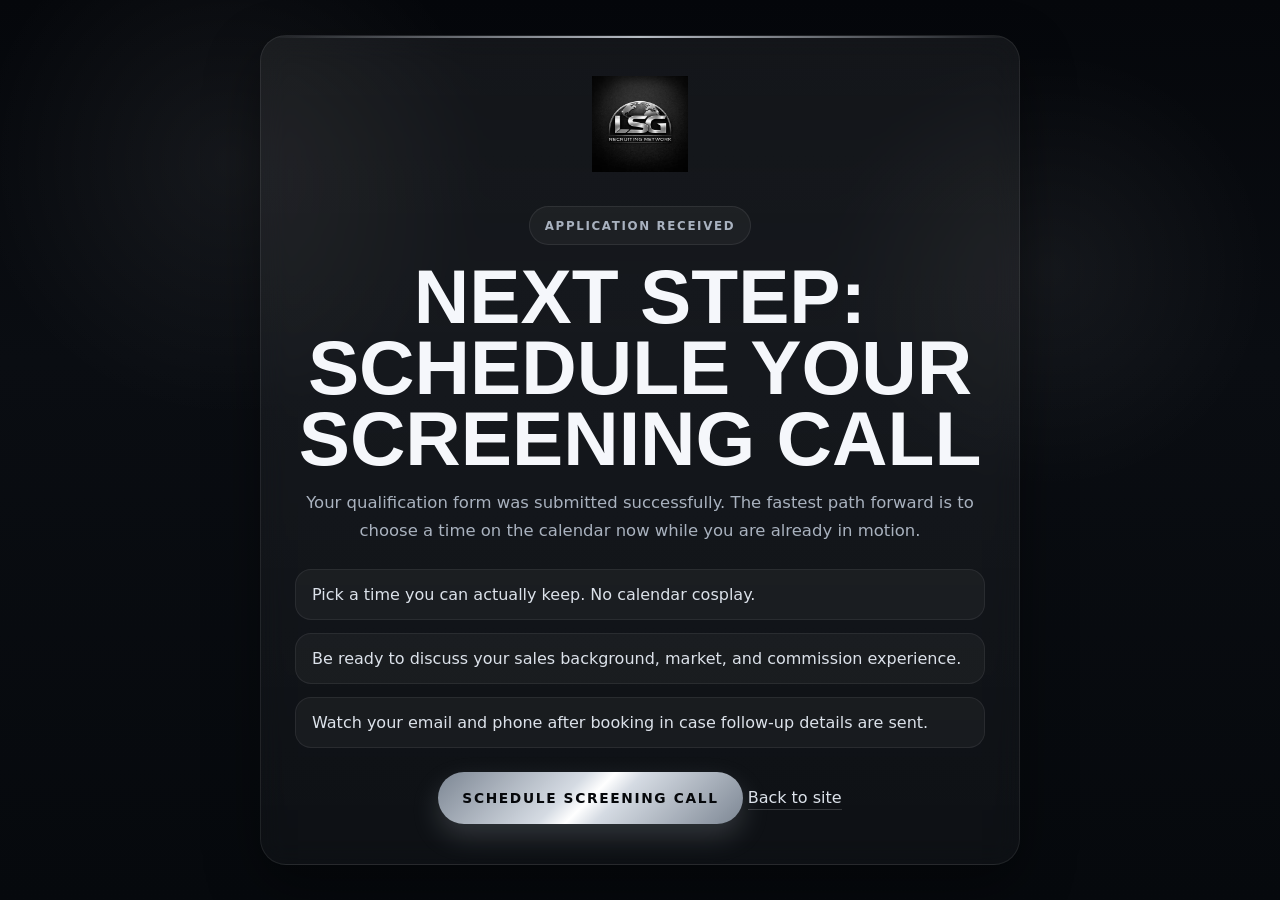
==== thank-you.html @ 8204e30e "Add files via upload" ====
<!DOCTYPE html>
<html lang="en">
<head>
  <meta charset="UTF-8" />
  <meta name="viewport" content="width=device-width, initial-scale=1" />
  <title>Application Received | LSG Sales Jobs</title>
  <meta name="robots" content="noindex,nofollow" />
  <meta name="theme-color" content="#0a0d12" />
  <link rel="canonical" href="https://lsgsalesjobs.com/thank-you.html" />
  <style>
    :root {
      --bg: #0a0d12;
      --panel: rgba(19, 24, 33, 0.82);
      --line: rgba(255,255,255,0.08);
      --text: #f5f7fb;
      --muted: #a9b2bf;
      --soft: #dce2ea;
      --metal-1: #7d8794;
      --metal-2: #d5dbe3;
      --metal-3: #ffffff;
      --shadow: 0 20px 54px rgba(0,0,0,.4);
    }
    * { box-sizing: border-box; }
    body {
      margin: 0;
      min-height: 100vh;
      display: grid;
      place-items: center;
      padding: 24px;
      background:
        radial-gradient(circle at 18% 18%, rgba(255,255,255,.06), transparent 20%),
        radial-gradient(circle at 82% 30%, rgba(255,255,255,.05), transparent 18%),
        linear-gradient(180deg, #05070b 0%, #0a0d12 40%, #06090d 100%);
      color: var(--text);
      font-family: Inter, ui-sans-serif, system-ui, -apple-system, BlinkMacSystemFont, "Segoe UI", sans-serif;
    }
    .card {
      width: min(760px, 100%);
      position: relative;
      overflow: hidden;
      border-radius: 26px;
      padding: 40px 34px;
      background: linear-gradient(180deg, rgba(255,255,255,.06), rgba(255,255,255,.03));
      border: 1px solid var(--line);
      box-shadow: var(--shadow);
      text-align: center;
      backdrop-filter: blur(14px);
    }
    .card::before {
      content: "";
      position: absolute;
      inset: 0 auto auto 0;
      width: 100%;
      height: 2px;
      background: linear-gradient(90deg, transparent, var(--metal-2), transparent);
      opacity: .85;
    }
    img {
      width: 96px;
      height: 96px;
      object-fit: contain;
      display: block;
      margin: 0 auto 18px;
    }
    .eyebrow {
      display: inline-block;
      padding: .55rem .9rem;
      border-radius: 999px;
      background: rgba(255,255,255,.04);
      border: 1px solid rgba(255,255,255,.08);
      color: var(--muted);
      font-size: .74rem;
      font-weight: 800;
      text-transform: uppercase;
      letter-spacing: .14em;
    }
    h1 {
      margin: 1rem 0 0;
      font-family: Impact, Haettenschweiler, "Arial Narrow Bold", sans-serif;
      font-size: clamp(2.6rem, 7vw, 4.8rem);
      line-height: .92;
      text-transform: uppercase;
    }
    p {
      margin: 1rem auto 0;
      max-width: 42rem;
      color: var(--muted);
      font-size: 1.03rem;
      line-height: 1.7;
    }
    .instruction-list {
      margin: 1.45rem 0 0;
      padding: 0;
      list-style: none;
      display: grid;
      gap: .8rem;
      text-align: left;
    }
    .instruction-list li {
      padding: .95rem 1rem;
      border-radius: 16px;
      background: rgba(255,255,255,.04);
      border: 1px solid rgba(255,255,255,.07);
      color: var(--soft);
    }
    .btn {
      display: inline-flex;
      align-items: center;
      justify-content: center;
      min-height: 52px;
      margin-top: 1.5rem;
      padding: .95rem 1.5rem;
      border-radius: 999px;
      text-decoration: none;
      text-transform: uppercase;
      letter-spacing: .12em;
      font-size: .86rem;
      font-weight: 800;
      color: #06080b;
      background: linear-gradient(135deg, var(--metal-1) 0%, var(--metal-2) 42%, var(--metal-3) 50%, var(--metal-2) 58%, var(--metal-1) 100%);
      box-shadow: 0 12px 28px rgba(212, 221, 231, .18);
    }
    .sub-link {
      display: inline-block;
      margin-top: 1rem;
      color: var(--soft);
      text-decoration: none;
      border-bottom: 1px solid rgba(255,255,255,.16);
      padding-bottom: 2px;
    }
  </style>
</head>
<body>
  <main class="card">
    <img src="/logo.webp" alt="LSG Sales Jobs logo" width="96" height="96" />
    <p class="eyebrow">Application received</p>
    <h1>Next step: schedule your screening call</h1>
    <p>Your qualification form was submitted successfully. The fastest path forward is to choose a time on the calendar now while you are already in motion.</p>

    <ul class="instruction-list">
      <li>Pick a time you can actually keep. No calendar cosplay.</li>
      <li>Be ready to discuss your sales background, market, and commission experience.</li>
      <li>Watch your email and phone after booking in case follow-up details are sent.</li>
    </ul>

    <a class="btn" href="https://calendly.com/aslockhart10/sales-screening-call" target="_blank" rel="noopener noreferrer">Schedule Screening Call</a>
    <a class="sub-link" href="/">Back to site</a>
  </main>
</body>
</html>
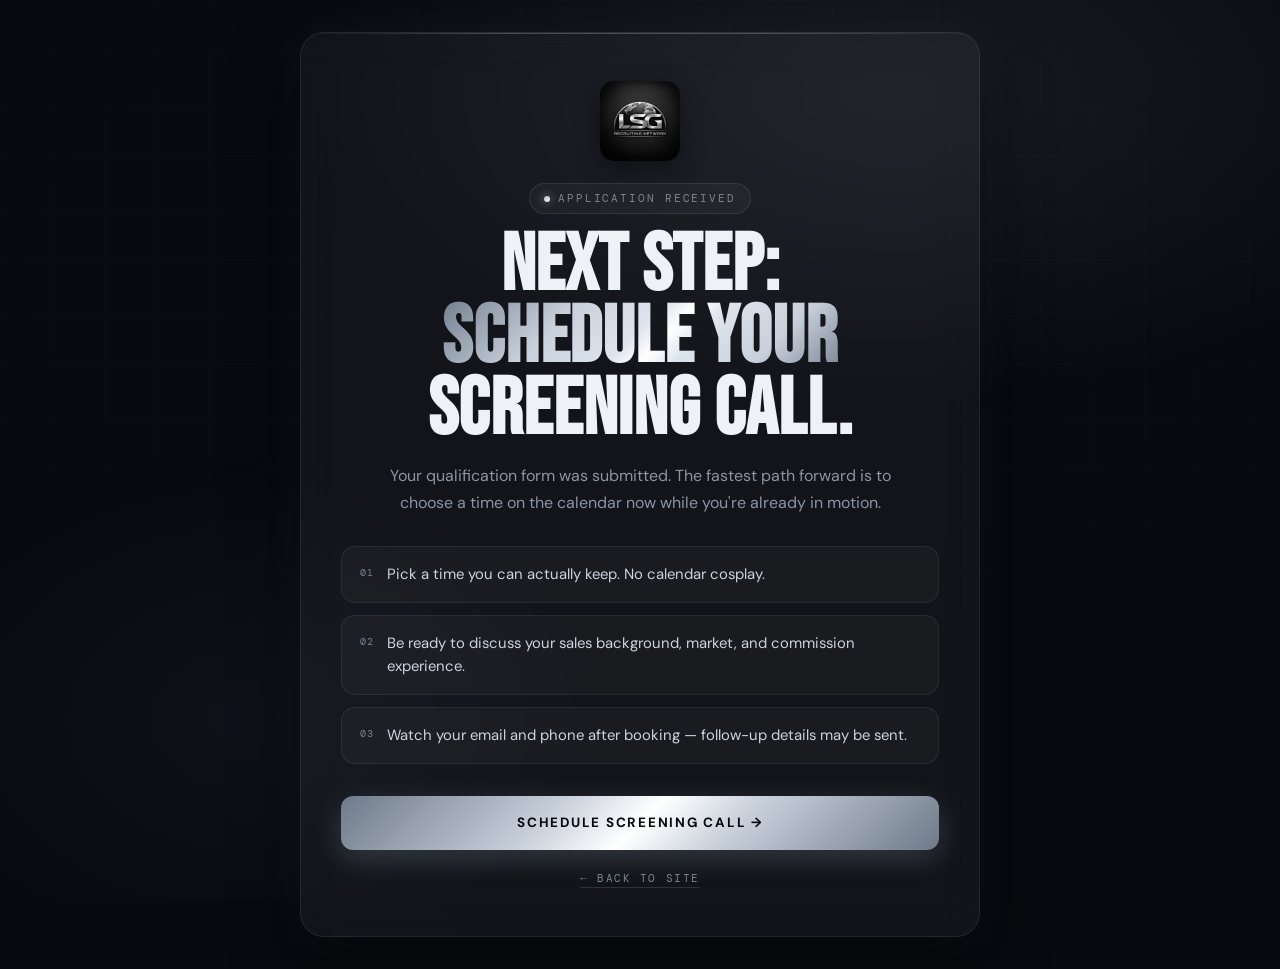
==== commit 5653f48b: "Create thank-you.html" ====
--- a/thank-you.html
+++ b/thank-you.html
@@ -5,146 +5,267 @@
   <meta name="viewport" content="width=device-width, initial-scale=1" />
   <title>Application Received | LSG Sales Jobs</title>
   <meta name="robots" content="noindex,nofollow" />
-  <meta name="theme-color" content="#0a0d12" />
+  <meta name="theme-color" content="#080a0f" />
   <link rel="canonical" href="https://lsgsalesjobs.com/thank-you.html" />
+  <link rel="preconnect" href="https://fonts.googleapis.com" />
+  <link rel="preconnect" href="https://fonts.gstatic.com" crossorigin />
+  <link href="https://fonts.googleapis.com/css2?family=Bebas+Neue&family=DM+Sans:wght@400;500;600;700&family=DM+Mono:wght@400;500&display=swap" rel="stylesheet" />
   <style>
-    :root {
-      --bg: #0a0d12;
-      --panel: rgba(19, 24, 33, 0.82);
-      --line: rgba(255,255,255,0.08);
-      --text: #f5f7fb;
-      --muted: #a9b2bf;
-      --soft: #dce2ea;
-      --metal-1: #7d8794;
-      --metal-2: #d5dbe3;
-      --metal-3: #ffffff;
-      --shadow: 0 20px 54px rgba(0,0,0,.4);
-    }
-    * { box-sizing: border-box; }
+    *, *::before, *::after { box-sizing: border-box; }
+
     body {
       margin: 0;
       min-height: 100vh;
       display: grid;
       place-items: center;
-      padding: 24px;
+      padding: 2rem 1.25rem;
+      background: #080a0f;
+      color: #eef1f6;
+      font-family: 'DM Sans', ui-sans-serif, system-ui, -apple-system, sans-serif;
+      -webkit-font-smoothing: antialiased;
+      overflow-x: hidden;
+    }
+
+    /* Background */
+    body::before {
+      content: '';
+      position: fixed;
+      inset: 0;
       background:
-        radial-gradient(circle at 18% 18%, rgba(255,255,255,.06), transparent 20%),
-        radial-gradient(circle at 82% 30%, rgba(255,255,255,.05), transparent 18%),
-        linear-gradient(180deg, #05070b 0%, #0a0d12 40%, #06090d 100%);
-      color: var(--text);
-      font-family: Inter, ui-sans-serif, system-ui, -apple-system, BlinkMacSystemFont, "Segoe UI", sans-serif;
-    }
+        radial-gradient(ellipse 80% 60% at 70% 10%, rgba(160,180,210,0.1) 0%, transparent 60%),
+        radial-gradient(ellipse 50% 50% at 20% 80%, rgba(100,120,160,0.07) 0%, transparent 60%);
+      pointer-events: none;
+      z-index: 0;
+    }
+
+    body::after {
+      content: '';
+      position: fixed;
+      inset: 0;
+      background-image:
+        linear-gradient(rgba(255,255,255,0.025) 1px, transparent 1px),
+        linear-gradient(90deg, rgba(255,255,255,0.025) 1px, transparent 1px);
+      background-size: 52px 52px;
+      mask-image: radial-gradient(ellipse 100% 70% at 50% 30%, black 10%, transparent 75%);
+      pointer-events: none;
+      z-index: 0;
+    }
+
     .card {
-      width: min(760px, 100%);
       position: relative;
+      z-index: 1;
+      width: min(680px, 100%);
+      border-radius: 24px;
+      padding: 3rem 2.5rem;
+      background: rgba(255,255,255,0.042);
+      border: 1px solid rgba(255,255,255,0.082);
+      box-shadow: 0 24px 64px rgba(0,0,0,0.6), 0 0 48px rgba(180,200,224,0.07);
+      backdrop-filter: blur(20px);
+      -webkit-backdrop-filter: blur(20px);
+      text-align: center;
       overflow: hidden;
-      border-radius: 26px;
-      padding: 40px 34px;
-      background: linear-gradient(180deg, rgba(255,255,255,.06), rgba(255,255,255,.03));
-      border: 1px solid var(--line);
-      box-shadow: var(--shadow);
-      text-align: center;
-      backdrop-filter: blur(14px);
-    }
+    }
+
+    /* Top highlight line */
     .card::before {
-      content: "";
+      content: '';
       position: absolute;
-      inset: 0 auto auto 0;
-      width: 100%;
-      height: 2px;
-      background: linear-gradient(90deg, transparent, var(--metal-2), transparent);
-      opacity: .85;
-    }
-    img {
-      width: 96px;
-      height: 96px;
+      inset: 0 0 auto 0;
+      height: 1px;
+      background: linear-gradient(90deg, transparent, rgba(255,255,255,0.22) 30%, rgba(255,255,255,0.22) 70%, transparent);
+      pointer-events: none;
+    }
+
+    /* Inner glow */
+    .card::after {
+      content: '';
+      position: absolute;
+      top: -40%;
+      left: 30%;
+      width: 20rem;
+      height: 20rem;
+      border-radius: 50%;
+      background: radial-gradient(circle, rgba(180,200,224,0.08), transparent 70%);
+      filter: blur(32px);
+      pointer-events: none;
+    }
+
+    .logo {
+      width: 80px;
+      height: 80px;
       object-fit: contain;
       display: block;
-      margin: 0 auto 18px;
-    }
-    .eyebrow {
-      display: inline-block;
-      padding: .55rem .9rem;
+      margin: 0 auto 1.4rem;
+      border-radius: 14px;
+      box-shadow: 0 8px 24px rgba(0,0,0,0.4);
+    }
+
+    .badge {
+      display: inline-flex;
+      align-items: center;
+      gap: 0.5rem;
+      padding: 0.48rem 0.9rem;
       border-radius: 999px;
-      background: rgba(255,255,255,.04);
-      border: 1px solid rgba(255,255,255,.08);
-      color: var(--muted);
-      font-size: .74rem;
-      font-weight: 800;
+      background: rgba(255,255,255,0.04);
+      border: 1px solid rgba(255,255,255,0.09);
+      font-family: 'DM Mono', monospace;
+      font-size: 0.66rem;
+      letter-spacing: 0.18em;
       text-transform: uppercase;
-      letter-spacing: .14em;
-    }
+      color: #7a8694;
+      margin-bottom: 1rem;
+    }
+
+    .badge-pip {
+      width: 6px;
+      height: 6px;
+      border-radius: 50%;
+      background: linear-gradient(135deg, #a8b4c2, #ffffff);
+      box-shadow: 0 0 8px rgba(255,255,255,0.5);
+      flex-shrink: 0;
+      animation: pip 2.4s ease-in-out infinite;
+    }
+
+    @keyframes pip {
+      0%, 100% { opacity: 1; }
+      50% { opacity: 0.4; }
+    }
+
     h1 {
-      margin: 1rem 0 0;
-      font-family: Impact, Haettenschweiler, "Arial Narrow Bold", sans-serif;
-      font-size: clamp(2.6rem, 7vw, 4.8rem);
-      line-height: .92;
-      text-transform: uppercase;
-    }
-    p {
-      margin: 1rem auto 0;
-      max-width: 42rem;
-      color: var(--muted);
-      font-size: 1.03rem;
-      line-height: 1.7;
-    }
-    .instruction-list {
-      margin: 1.45rem 0 0;
+      font-family: 'Bebas Neue', Impact, sans-serif;
+      font-size: clamp(2.8rem, 8vw, 5rem);
+      line-height: 0.9;
+      letter-spacing: 0.01em;
+      color: #eef1f6;
+      margin: 0 0 1rem;
+    }
+
+    h1 em {
+      font-style: normal;
+      background: linear-gradient(135deg, #6e7a8a 0%, #c8d0db 30%, #dde4ed 48%, #ffffff 55%, #dde4ed 62%, #c8d0db 78%, #6e7a8a 100%);
+      -webkit-background-clip: text;
+      background-clip: text;
+      color: transparent;
+    }
+
+    .lead {
+      font-size: 1rem;
+      color: #8a95a4;
+      line-height: 1.72;
+      max-width: 46ch;
+      margin: 0 auto 1.8rem;
+    }
+
+    .steps {
+      list-style: none;
       padding: 0;
-      list-style: none;
+      margin: 0 0 2rem;
       display: grid;
-      gap: .8rem;
+      gap: 0.75rem;
       text-align: left;
     }
-    .instruction-list li {
-      padding: .95rem 1rem;
-      border-radius: 16px;
-      background: rgba(255,255,255,.04);
-      border: 1px solid rgba(255,255,255,.07);
-      color: var(--soft);
-    }
-    .btn {
+
+    .steps li {
+      display: flex;
+      align-items: flex-start;
+      gap: 0.85rem;
+      padding: 1rem 1.1rem;
+      border-radius: 14px;
+      background: rgba(255,255,255,0.03);
+      border: 1px solid rgba(255,255,255,0.07);
+      font-size: 0.93rem;
+      color: #cdd4de;
+      line-height: 1.55;
+    }
+
+    .steps li::before {
+      content: attr(data-n);
+      font-family: 'DM Mono', monospace;
+      font-size: 0.65rem;
+      letter-spacing: 0.1em;
+      color: #7a8694;
+      padding-top: 2px;
+      flex-shrink: 0;
+    }
+
+    .btn-calendly {
       display: inline-flex;
       align-items: center;
       justify-content: center;
-      min-height: 52px;
-      margin-top: 1.5rem;
-      padding: .95rem 1.5rem;
-      border-radius: 999px;
+      min-height: 54px;
+      padding: 0.95rem 2rem;
+      border-radius: 12px;
       text-decoration: none;
       text-transform: uppercase;
-      letter-spacing: .12em;
-      font-size: .86rem;
-      font-weight: 800;
-      color: #06080b;
-      background: linear-gradient(135deg, var(--metal-1) 0%, var(--metal-2) 42%, var(--metal-3) 50%, var(--metal-2) 58%, var(--metal-1) 100%);
-      box-shadow: 0 12px 28px rgba(212, 221, 231, .18);
-    }
-    .sub-link {
+      letter-spacing: 0.13em;
+      font-size: 0.84rem;
+      font-weight: 700;
+      color: #060810;
+      background: linear-gradient(135deg,
+        #6e7a8a 0%,
+        #c8d0db 35%,
+        #ffffff 50%,
+        #c8d0db 65%,
+        #6e7a8a 100%
+      );
+      box-shadow: 0 8px 28px rgba(180,200,224,0.24), 0 2px 8px rgba(0,0,0,0.4);
+      transition: transform 0.18s ease, box-shadow 0.18s ease;
+      width: 100%;
+      margin-bottom: 1rem;
+    }
+
+    .btn-calendly:hover {
+      transform: translateY(-2px);
+      box-shadow: 0 12px 36px rgba(180,200,224,0.32), 0 2px 8px rgba(0,0,0,0.4);
+    }
+
+    .back-link {
       display: inline-block;
-      margin-top: 1rem;
-      color: var(--soft);
+      font-family: 'DM Mono', monospace;
+      font-size: 0.7rem;
+      letter-spacing: 0.14em;
+      text-transform: uppercase;
+      color: #7a8694;
       text-decoration: none;
-      border-bottom: 1px solid rgba(255,255,255,.16);
+      border-bottom: 1px solid rgba(255,255,255,0.12);
       padding-bottom: 2px;
+      transition: color 0.18s, border-color 0.18s;
+    }
+
+    .back-link:hover {
+      color: #cdd4de;
+      border-color: rgba(255,255,255,0.28);
+    }
+
+    @media (max-width: 480px) {
+      .card { padding: 2rem 1.4rem; }
     }
   </style>
 </head>
 <body>
   <main class="card">
-    <img src="/logo.webp" alt="LSG Sales Jobs logo" width="96" height="96" />
-    <p class="eyebrow">Application received</p>
-    <h1>Next step: schedule your screening call</h1>
-    <p>Your qualification form was submitted successfully. The fastest path forward is to choose a time on the calendar now while you are already in motion.</p>
-
-    <ul class="instruction-list">
-      <li>Pick a time you can actually keep. No calendar cosplay.</li>
-      <li>Be ready to discuss your sales background, market, and commission experience.</li>
-      <li>Watch your email and phone after booking in case follow-up details are sent.</li>
+    <img src="/logo.webp" alt="LSG Sales Jobs" width="80" height="80" class="logo" />
+
+    <div class="badge">
+      <span class="badge-pip"></span>
+      <span>Application received</span>
+    </div>
+
+    <h1>Next step:<br><em>schedule your</em><br>screening call.</h1>
+
+    <p class="lead">Your qualification form was submitted. The fastest path forward is to choose a time on the calendar now while you're already in motion.</p>
+
+    <ul class="steps">
+      <li data-n="01">Pick a time you can actually keep. No calendar cosplay.</li>
+      <li data-n="02">Be ready to discuss your sales background, market, and commission experience.</li>
+      <li data-n="03">Watch your email and phone after booking — follow-up details may be sent.</li>
     </ul>
 
-    <a class="btn" href="https://calendly.com/aslockhart10/sales-screening-call" target="_blank" rel="noopener noreferrer">Schedule Screening Call</a>
-    <a class="sub-link" href="/">Back to site</a>
+    <a class="btn-calendly" href="https://calendly.com/aslockhart10/sales-screening-call" target="_blank" rel="noopener noreferrer">
+      Schedule Screening Call →
+    </a>
+
+    <a class="back-link" href="/">← Back to site</a>
   </main>
 </body>
 </html>
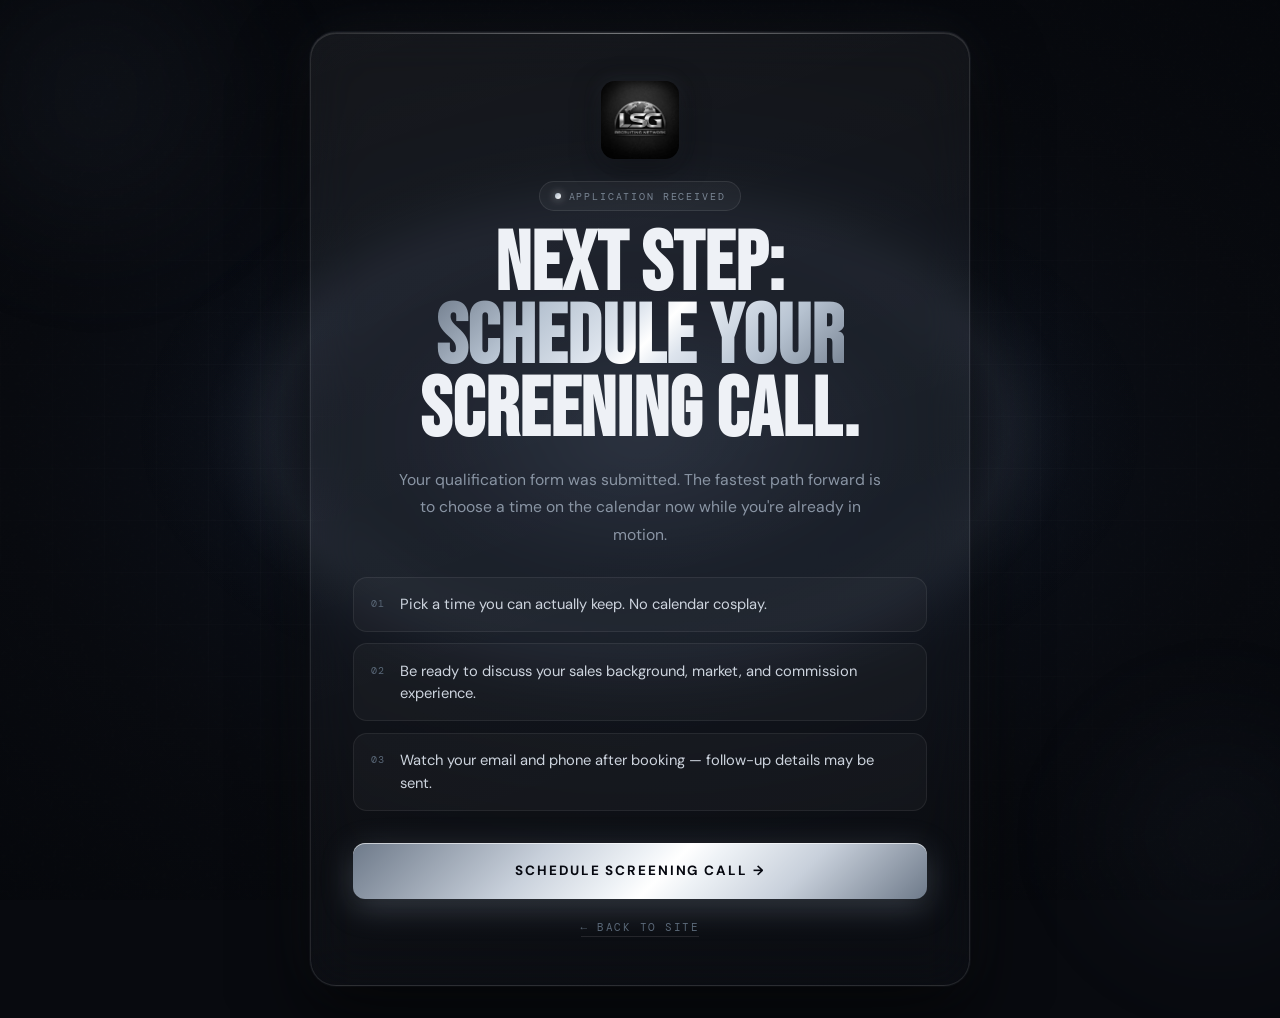
==== commit d765b54a: "Add thank-you.html for application confirmation" ====
--- a/thank-you.html
+++ b/thank-you.html
@@ -13,9 +13,12 @@
   <style>
     *, *::before, *::after { box-sizing: border-box; }
 
-    body {
+    html, body {
       margin: 0;
       min-height: 100vh;
+    }
+
+    body {
       display: grid;
       place-items: center;
       padding: 2rem 1.25rem;
@@ -24,230 +27,357 @@
       font-family: 'DM Sans', ui-sans-serif, system-ui, -apple-system, sans-serif;
       -webkit-font-smoothing: antialiased;
       overflow-x: hidden;
-    }
-
-    /* Background */
-    body::before {
-      content: '';
+      position: relative;
+    }
+
+    /* ── Deep background layers ── */
+
+    /* Base dark gradient */
+    .bg {
       position: fixed;
       inset: 0;
+      z-index: 0;
+      background: radial-gradient(ellipse 90% 80% at 50% 50%,
+        #0e1420 0%,
+        #080a0f 55%,
+        #04060a 100%
+      );
+    }
+
+    /* Silver center glow — the main depth effect */
+    .bg-glow {
+      position: fixed;
+      inset: 0;
+      z-index: 1;
       background:
-        radial-gradient(ellipse 80% 60% at 70% 10%, rgba(160,180,210,0.1) 0%, transparent 60%),
-        radial-gradient(ellipse 50% 50% at 20% 80%, rgba(100,120,160,0.07) 0%, transparent 60%);
-      pointer-events: none;
-      z-index: 0;
-    }
-
-    body::after {
-      content: '';
+        radial-gradient(ellipse 55% 45% at 50% 48%,
+          rgba(200, 215, 235, 0.13) 0%,
+          rgba(160, 180, 210, 0.07) 30%,
+          rgba(100, 130, 170, 0.03) 55%,
+          transparent 72%
+        );
+      pointer-events: none;
+    }
+
+    /* Secondary silver pulse ring */
+    .bg-ring {
       position: fixed;
       inset: 0;
+      z-index: 1;
+      background:
+        radial-gradient(ellipse 38% 32% at 50% 48%,
+          transparent 60%,
+          rgba(180, 200, 228, 0.05) 70%,
+          rgba(180, 200, 228, 0.08) 75%,
+          rgba(180, 200, 228, 0.03) 82%,
+          transparent 90%
+        );
+      pointer-events: none;
+    }
+
+    /* Subtle grid */
+    .bg-grid {
+      position: fixed;
+      inset: 0;
+      z-index: 2;
       background-image:
-        linear-gradient(rgba(255,255,255,0.025) 1px, transparent 1px),
-        linear-gradient(90deg, rgba(255,255,255,0.025) 1px, transparent 1px);
+        linear-gradient(rgba(255,255,255,0.022) 1px, transparent 1px),
+        linear-gradient(90deg, rgba(255,255,255,0.022) 1px, transparent 1px);
       background-size: 52px 52px;
-      mask-image: radial-gradient(ellipse 100% 70% at 50% 30%, black 10%, transparent 75%);
-      pointer-events: none;
-      z-index: 0;
-    }
-
+      mask-image: radial-gradient(ellipse 80% 70% at 50% 50%, black 20%, transparent 80%);
+      pointer-events: none;
+    }
+
+    /* Top corner accent orbs */
+    .bg-orb-tl {
+      position: fixed;
+      top: -8rem; left: -8rem;
+      width: 28rem; height: 28rem;
+      border-radius: 50%;
+      background: radial-gradient(circle, rgba(140,160,190,0.07), transparent 65%);
+      filter: blur(48px);
+      z-index: 1;
+      pointer-events: none;
+    }
+
+    .bg-orb-br {
+      position: fixed;
+      bottom: -8rem; right: -8rem;
+      width: 24rem; height: 24rem;
+      border-radius: 50%;
+      background: radial-gradient(circle, rgba(120,140,175,0.06), transparent 65%);
+      filter: blur(40px);
+      z-index: 1;
+      pointer-events: none;
+    }
+
+    /* Noise texture */
+    .bg-noise {
+      position: fixed;
+      inset: 0;
+      z-index: 3;
+      background-image: url("data:image/svg+xml,%3Csvg viewBox='0 0 256 256' xmlns='http://www.w3.org/2000/svg'%3E%3Cfilter id='n'%3E%3CfeTurbulence type='fractalNoise' baseFrequency='0.9' numOctaves='4' stitchTiles='stitch'/%3E%3C/filter%3E%3Crect width='100%25' height='100%25' filter='url(%23n)' opacity='0.04'/%3E%3C/svg%3E");
+      opacity: 0.28;
+      pointer-events: none;
+    }
+
+    /* ── Card ── */
     .card {
       position: relative;
-      z-index: 1;
-      width: min(680px, 100%);
-      border-radius: 24px;
-      padding: 3rem 2.5rem;
-      background: rgba(255,255,255,0.042);
-      border: 1px solid rgba(255,255,255,0.082);
-      box-shadow: 0 24px 64px rgba(0,0,0,0.6), 0 0 48px rgba(180,200,224,0.07);
-      backdrop-filter: blur(20px);
-      -webkit-backdrop-filter: blur(20px);
+      z-index: 10;
+      width: min(660px, 100%);
+      border-radius: 26px;
+      padding: 3rem 2.6rem;
       text-align: center;
       overflow: hidden;
-    }
-
-    /* Top highlight line */
+
+      /* Glass with silver tint */
+      background: linear-gradient(160deg,
+        rgba(255,255,255,0.058) 0%,
+        rgba(255,255,255,0.028) 60%,
+        rgba(180,200,224,0.02) 100%
+      );
+      border: 1px solid rgba(255,255,255,0.1);
+      box-shadow:
+        0 32px 72px rgba(0,0,0,0.65),
+        0 0 0 1px rgba(180,200,224,0.06),
+        inset 0 1px 0 rgba(255,255,255,0.12),
+        0 0 60px rgba(180,200,224,0.06);
+      backdrop-filter: blur(24px);
+      -webkit-backdrop-filter: blur(24px);
+    }
+
+    /* Card top shimmer line */
     .card::before {
       content: '';
       position: absolute;
       inset: 0 0 auto 0;
       height: 1px;
-      background: linear-gradient(90deg, transparent, rgba(255,255,255,0.22) 30%, rgba(255,255,255,0.22) 70%, transparent);
-      pointer-events: none;
-    }
-
-    /* Inner glow */
+      background: linear-gradient(90deg,
+        transparent 5%,
+        rgba(255,255,255,0.15) 25%,
+        rgba(255,255,255,0.35) 50%,
+        rgba(255,255,255,0.15) 75%,
+        transparent 95%
+      );
+      pointer-events: none;
+    }
+
+    /* Card inner glow */
     .card::after {
       content: '';
       position: absolute;
-      top: -40%;
-      left: 30%;
-      width: 20rem;
-      height: 20rem;
-      border-radius: 50%;
-      background: radial-gradient(circle, rgba(180,200,224,0.08), transparent 70%);
-      filter: blur(32px);
-      pointer-events: none;
-    }
-
+      top: -50%;
+      left: 10%;
+      right: 10%;
+      height: 100%;
+      background: radial-gradient(ellipse 70% 50% at 50% 0%,
+        rgba(200,215,235,0.07) 0%,
+        transparent 65%
+      );
+      pointer-events: none;
+    }
+
+    /* ── Logo ── */
     .logo {
-      width: 80px;
-      height: 80px;
+      width: 78px;
+      height: 78px;
       object-fit: contain;
       display: block;
       margin: 0 auto 1.4rem;
       border-radius: 14px;
-      box-shadow: 0 8px 24px rgba(0,0,0,0.4);
-    }
-
+      box-shadow:
+        0 8px 28px rgba(0,0,0,0.5),
+        0 0 20px rgba(180,200,224,0.1);
+    }
+
+    /* ── Badge ── */
     .badge {
       display: inline-flex;
       align-items: center;
       gap: 0.5rem;
-      padding: 0.48rem 0.9rem;
+      padding: 0.46rem 0.9rem;
       border-radius: 999px;
       background: rgba(255,255,255,0.04);
       border: 1px solid rgba(255,255,255,0.09);
       font-family: 'DM Mono', monospace;
-      font-size: 0.66rem;
+      font-size: 0.64rem;
       letter-spacing: 0.18em;
       text-transform: uppercase;
       color: #7a8694;
-      margin-bottom: 1rem;
-    }
-
-    .badge-pip {
-      width: 6px;
-      height: 6px;
+      margin-bottom: 1.1rem;
+    }
+
+    .pip {
+      width: 6px; height: 6px;
       border-radius: 50%;
-      background: linear-gradient(135deg, #a8b4c2, #ffffff);
-      box-shadow: 0 0 8px rgba(255,255,255,0.5);
+      background: linear-gradient(135deg, #a8b4c2, #fff);
+      box-shadow: 0 0 8px rgba(255,255,255,0.55);
       flex-shrink: 0;
-      animation: pip 2.4s ease-in-out infinite;
+      animation: pip 2.6s ease-in-out infinite;
     }
 
     @keyframes pip {
-      0%, 100% { opacity: 1; }
-      50% { opacity: 0.4; }
-    }
-
+      0%, 100% { opacity: 1; box-shadow: 0 0 8px rgba(255,255,255,0.55); }
+      50%       { opacity: 0.38; box-shadow: 0 0 3px rgba(255,255,255,0.2); }
+    }
+
+    /* ── Headline ── */
     h1 {
       font-family: 'Bebas Neue', Impact, sans-serif;
-      font-size: clamp(2.8rem, 8vw, 5rem);
-      line-height: 0.9;
+      font-size: clamp(2.8rem, 9vw, 5.2rem);
+      line-height: 0.88;
       letter-spacing: 0.01em;
       color: #eef1f6;
-      margin: 0 0 1rem;
+      margin: 0 0 1.1rem;
     }
 
     h1 em {
       font-style: normal;
-      background: linear-gradient(135deg, #6e7a8a 0%, #c8d0db 30%, #dde4ed 48%, #ffffff 55%, #dde4ed 62%, #c8d0db 78%, #6e7a8a 100%);
+      background: linear-gradient(135deg,
+        #6e7a8a 0%,
+        #b8c4d2 25%,
+        #dde4ed 44%,
+        #ffffff 52%,
+        #dde4ed 60%,
+        #b8c4d2 76%,
+        #6e7a8a 100%
+      );
       -webkit-background-clip: text;
       background-clip: text;
       color: transparent;
     }
 
+    /* ── Lead copy ── */
     .lead {
-      font-size: 1rem;
+      font-size: 0.98rem;
       color: #8a95a4;
-      line-height: 1.72;
-      max-width: 46ch;
+      line-height: 1.75;
+      max-width: 44ch;
       margin: 0 auto 1.8rem;
     }
 
+    /* ── Steps ── */
     .steps {
       list-style: none;
       padding: 0;
       margin: 0 0 2rem;
       display: grid;
-      gap: 0.75rem;
+      gap: 0.7rem;
       text-align: left;
     }
 
     .steps li {
       display: flex;
       align-items: flex-start;
-      gap: 0.85rem;
-      padding: 1rem 1.1rem;
+      gap: 0.9rem;
+      padding: 0.95rem 1.1rem;
       border-radius: 14px;
-      background: rgba(255,255,255,0.03);
-      border: 1px solid rgba(255,255,255,0.07);
-      font-size: 0.93rem;
+      background: rgba(255,255,255,0.032);
+      border: 1px solid rgba(255,255,255,0.072);
+      font-size: 0.92rem;
       color: #cdd4de;
       line-height: 1.55;
+      transition: background 0.2s, border-color 0.2s;
+    }
+
+    .steps li:hover {
+      background: rgba(255,255,255,0.05);
+      border-color: rgba(255,255,255,0.12);
     }
 
     .steps li::before {
       content: attr(data-n);
       font-family: 'DM Mono', monospace;
-      font-size: 0.65rem;
+      font-size: 0.62rem;
       letter-spacing: 0.1em;
-      color: #7a8694;
-      padding-top: 2px;
+      color: #5a6878;
+      padding-top: 3px;
       flex-shrink: 0;
     }
 
-    .btn-calendly {
-      display: inline-flex;
+    /* ── CTA Button ── */
+    .btn-cta {
+      display: flex;
       align-items: center;
       justify-content: center;
-      min-height: 54px;
-      padding: 0.95rem 2rem;
+      width: 100%;
+      min-height: 56px;
+      margin-bottom: 1rem;
+      padding: 1rem 2rem;
       border-radius: 12px;
       text-decoration: none;
       text-transform: uppercase;
-      letter-spacing: 0.13em;
+      letter-spacing: 0.14em;
+      font-family: 'DM Sans', sans-serif;
       font-size: 0.84rem;
       font-weight: 700;
       color: #060810;
       background: linear-gradient(135deg,
         #6e7a8a 0%,
-        #c8d0db 35%,
-        #ffffff 50%,
-        #c8d0db 65%,
+        #c8d0db 32%,
+        #eef2f6 48%,
+        #ffffff 54%,
+        #eef2f6 60%,
+        #c8d0db 76%,
         #6e7a8a 100%
       );
-      box-shadow: 0 8px 28px rgba(180,200,224,0.24), 0 2px 8px rgba(0,0,0,0.4);
+      box-shadow:
+        0 8px 32px rgba(180,200,224,0.26),
+        0 2px 8px rgba(0,0,0,0.45),
+        inset 0 1px 0 rgba(255,255,255,0.6);
       transition: transform 0.18s ease, box-shadow 0.18s ease;
-      width: 100%;
-      margin-bottom: 1rem;
-    }
-
-    .btn-calendly:hover {
+    }
+
+    .btn-cta:hover {
       transform: translateY(-2px);
-      box-shadow: 0 12px 36px rgba(180,200,224,0.32), 0 2px 8px rgba(0,0,0,0.4);
-    }
-
-    .back-link {
+      box-shadow:
+        0 14px 40px rgba(180,200,224,0.34),
+        0 2px 8px rgba(0,0,0,0.45),
+        inset 0 1px 0 rgba(255,255,255,0.6);
+    }
+
+    /* ── Back link ── */
+    .back {
       display: inline-block;
       font-family: 'DM Mono', monospace;
-      font-size: 0.7rem;
+      font-size: 0.68rem;
       letter-spacing: 0.14em;
       text-transform: uppercase;
-      color: #7a8694;
+      color: #5a6878;
       text-decoration: none;
-      border-bottom: 1px solid rgba(255,255,255,0.12);
+      border-bottom: 1px solid rgba(255,255,255,0.1);
       padding-bottom: 2px;
       transition: color 0.18s, border-color 0.18s;
     }
 
-    .back-link:hover {
-      color: #cdd4de;
-      border-color: rgba(255,255,255,0.28);
+    .back:hover {
+      color: #b8c4d2;
+      border-color: rgba(255,255,255,0.25);
     }
 
     @media (max-width: 480px) {
       .card { padding: 2rem 1.4rem; }
+      h1 { font-size: clamp(2.4rem, 12vw, 3.2rem); }
     }
   </style>
 </head>
 <body>
+
+  <!-- Background layers -->
+  <div class="bg"></div>
+  <div class="bg-glow"></div>
+  <div class="bg-ring"></div>
+  <div class="bg-grid"></div>
+  <div class="bg-orb-tl"></div>
+  <div class="bg-orb-br"></div>
+  <div class="bg-noise"></div>
+
   <main class="card">
-    <img src="/logo.webp" alt="LSG Sales Jobs" width="80" height="80" class="logo" />
+    <img src="/logo.webp" alt="LSG Sales Jobs" width="78" height="78" class="logo" />
 
     <div class="badge">
-      <span class="badge-pip"></span>
+      <span class="pip"></span>
       <span>Application received</span>
     </div>
 
@@ -261,11 +391,12 @@
       <li data-n="03">Watch your email and phone after booking — follow-up details may be sent.</li>
     </ul>
 
-    <a class="btn-calendly" href="https://calendly.com/aslockhart10/sales-screening-call" target="_blank" rel="noopener noreferrer">
+    <a class="btn-cta" href="https://calendly.com/aslockhart10/sales-screening-call" target="_blank" rel="noopener noreferrer">
       Schedule Screening Call →
     </a>
 
-    <a class="back-link" href="/">← Back to site</a>
+    <a class="back" href="/">← Back to site</a>
   </main>
+
 </body>
 </html>
